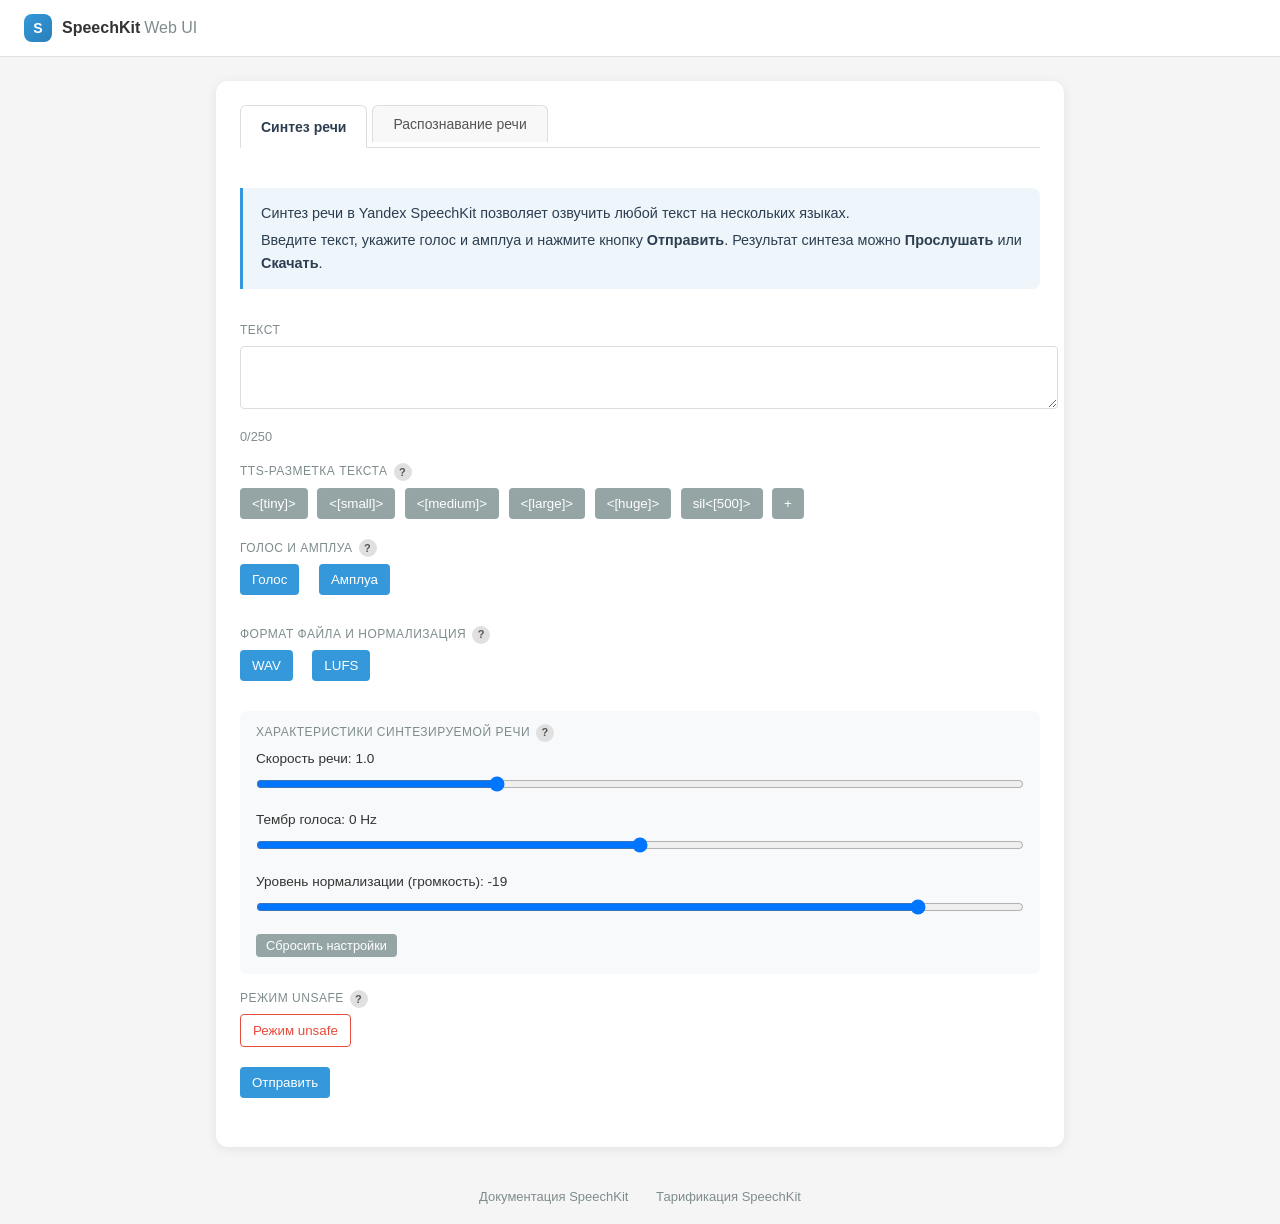
==== front/index.html @ 61f8ff7a "feat: add audio classifiers support to streaming recognition" ====
<!DOCTYPE html>
<html lang="ru">
<head>
    <meta charset="UTF-8">
    <title>SpeechKit Web UI</title>
    <link rel="stylesheet" href="style.css">
</head>
<body>
    <header>
        <a class="logo" href="/">
            <div class="logo-icon">S</div>
            <div class="logo-text">SpeechKit<span>Web UI</span></div>
        </a>
    </header>

    <div class="container">
        
        <!-- Simple tabs -->
        <div class="tabs">
            <button class="tab active" data-tab="textToSpeech">Синтез речи</button>
            <button class="tab" data-tab="speechToText">Распознавание речи</button>
            <button class="tab stream-only" data-tab="streamRecognition">Потоковое распознавание</button>
        </div>
        
        <!-- Tab content -->
        <div class="tab-content active" id="textToSpeech">
            <div class="tab-description">
                <p>Синтез речи в Yandex SpeechKit позволяет озвучить любой текст на нескольких языках.</p>
                <p>Введите текст, укажите голос и амплуа и нажмите кнопку <strong>Отправить</strong>. Результат синтеза можно <strong>Прослушать</strong> или <strong>Скачать</strong>.</p>
            </div>

            <div class="field-annotation">Текст</div>
            <textarea id="textInput" rows="3" maxlength="250"></textarea>
            <div id="charCount">0/250</div>
            
            <div style="margin-top: 15px;">
                <div class="field-annotation">TTS-разметка текста<a class="help-link" href="https://aistudio.yandex.ru/docs/ru/speechkit/tts/markup/tts-markup.html" target="_blank" rel="noopener noreferrer">?<span class="help-tooltip">TTS-разметка дает возможность управлять синтезом речи при помощи специальных символов и SIL-тегов. Это позволяет сделать синтезированную речь более естественной.</span></a></div>
                <button id="insertPauseTiny" class="btn-secondary" title="Контекстная пауза, маленькая">&lt;[tiny]&gt;</button>
                <button id="insertPauseSmall" class="btn-secondary" title="Контекстная пауза, небольшая">&lt;[small]&gt;</button>
                <button id="insertPauseMedium" class="btn-secondary" title="Контекстная пауза, средняя">&lt;[medium]&gt;</button>
                <button id="insertPauseLarge" class="btn-secondary" title="Контекстная пауза, большая">&lt;[large]&gt;</button>
                <button id="insertPauseHuge" class="btn-secondary" title="Контекстная пауза, огромная">&lt;[huge]&gt;</button>
                <button id="insertPauseMs" class="btn-secondary" title="Явно указать паузу между предложениями, в миллисекундах">sil&lt;[500]&gt;</button>
                <button id="insertStress" class="btn-secondary" title="Поставить ударение">+</button>
            </div>
            
            <div style="margin-top: 15px;">
                <div class="field-annotation">Голос и амплуа<a class="help-link" href="https://aistudio.yandex.ru/docs/ru/speechkit/tts/voices.html" target="_blank" rel="noopener noreferrer">?<span class="help-tooltip">Вы можете выбрать голос, который будет озвучивать ваш текст. Каждый голос соответствует модели, обученной на речи диктора. Амплуа — это характер произношения для одного и того же диктора. Для разных голосов доступны разные наборы амплуа.</span></a></div>
                <div class="custom-dropdown">
                    <button id="voicesDropdown" title="Голос">Голос</button>
                    <div class="dropdown-content" id="voicesDropdownContent"></div>
                </div>
                
                <div class="custom-dropdown">
                    <button id="rolesDropdown" title="Амплуа">Амплуа</button>
                    <div class="dropdown-content" id="rolesDropdownContent"></div>
                </div>
            </div>
            
            <div style="margin-top: 15px;">
                <div class="field-annotation">Формат файла и нормализация<a class="help-link" href="https://aistudio.yandex.ru/docs/ru/speechkit/tts/#volume" target="_blank" rel="noopener noreferrer">?<span class="help-tooltip">Вы можете выбрать формат аудиофайла из списка поддерживаемых: MP3, OGG, LPCM (WAV). Также можно выбрать тип нормализации громкости LUFS или пиковая нормализация MAX_PEAK. Параметры нормализации могут потребоваться, если синтез SpeechKit используется с другими источниками звука.</span></a></div>
                <div class="custom-dropdown">
                    <button id="formatDropdown" title="Формат аудио">WAV</button>
                    <div class="dropdown-content" id="formatDropdownContent"></div>
                </div>
                
                <div class="custom-dropdown">
                    <button id="normDropdown" title="Нормализация громкости">LUFS</button>
                    <div class="dropdown-content" id="normDropdownContent"></div>
                </div>
            </div>
            
            <div style="margin-top: 15px;" class="sliders-section">
                <div class="field-annotation">Характеристики синтезируемой речи<a class="help-link" href="https://aistudio.yandex.ru/docs/ru/speechkit/tts/#settings" target="_blank" rel="noopener noreferrer">?<span class="help-tooltip">Вы можете ускорить или замедлить синтезируемую речь, изменить уровень нормализации (или громкости) и изменить тембр.</span></a></div>
                <div class="slider-group">
                    <label for="speedSlider">Скорость речи: <span id="speedValue">1.0</span></label>
                    <input type="range" id="speedSlider" min="0.1" max="3.0" step="0.1" value="1.0">
                </div>
                <div class="slider-group">
                    <label for="pitchSlider">Тембр голоса: <span id="pitchValue">0</span> Hz</label>
                    <input type="range" id="pitchSlider" min="-1000" max="1000" step="10" value="0">
                </div>
                <div class="slider-group">
                    <label for="volumeSlider">Уровень нормализации (громкость): <span id="volumeValue">-19</span></label>
                    <input type="range" id="volumeSlider" min="-145" max="-0.1" step="0.1" value="-19">
                </div>
                <div style="margin-top: 8px;">
                    <button id="resetSlidersBtn" class="btn-secondary" style="font-size: 0.8em; padding: 4px 10px;">Сбросить настройки</button>
                </div>
            </div>
            
            <div style="margin-top: 15px;">
                <div>
                    <div class="field-annotation">Режим unsafe<a class="help-link" href="https://aistudio.yandex.ru/docs/ru/speechkit/concepts/limits.html#speechkit-limits" target="_blank" rel="noopener noreferrer">?<span class="help-tooltip">Режим unsafe позволяет увеличить максимальный размер запроса до 5000 символов.</span></a></div>
                    <button id="unsafeModeButton" class="btn-outline-danger">
                        <span id="unsafeModeLabel">Режим unsafe</span>
                    </button>
                    <input type="hidden" id="unsafeMode" name="unsafeMode" value="false">
                </div>
            </div>
            
            <div style="margin-top: 15px;" id="ttsButtonRow">
                <button id="sendButton">Отправить</button>
                <button id="processing" disabled>
                    <span class="spinner"></span>
                    <span>Обработка запроса...</span>
                </button>
                <span id="playbackButtonContainer"></span>
            </div>
        </div>
        
        <div class="tab-content" id="speechToText">
            <div class="tab-description">
                <p>Распознавание речи (speech-to-text — STT) — это процесс преобразования речи в текст.</p>
                <p>Загрузите аудиофайл и нажмите <strong>Отправить</strong>.</p>
            </div>

            <form id="audioUploadForm" enctype="multipart/form-data">
                <div class="form-group">
                    <div class="field-annotation">Загрузка аудиофайла<a class="help-link" href="https://aistudio.yandex.ru/docs/ru/speechkit/formats.html" target="_blank" rel="noopener noreferrer">?<span class="help-tooltip">SpeechKit позволяет распознавать и синтезировать аудио в форматах: LPCM, OggOpus, MP3</span></a></div>
                    <input type="file" id="fileInput" name="file">
                </div>
                
                <div class="form-group">
                    <div class="field-annotation">Язык<a class="help-link" href="https://aistudio.yandex.ru/docs/ru/speechkit/stt/models#languages" target="_blank" rel="noopener noreferrer">?<span class="help-tooltip">Сервис SpeechKit в ходе распознавания речи автоматически определяет язык в каждом отдельном предложении. Также язык можно указать вручную.</span></a></div>
                    <select id="languageSelect" name="lang">
                        <option value="ru-RU">Русский</option>
                        <option value="auto">Автоматически</option>
                        <option value="en-US">Английский</option>
                        <option value="kk-KZ">Казахский</option>
                        <option value="tr-TR">Турецкий</option>
                        <option value="uz-UZ">Узбекский</option>
                        <option value="de-DE">Немецкий</option>
                        <option value="es-ES">Испанский</option>
                        <option value="fr-FR">Французский</option>
                        <option value="it-IT">Итальянский</option>
                        <option value="pl-PL">Польский</option>
                    </select>
                </div>
                
                <div class="form-group hidden" id="rateForm">
                    <div class="field-annotation">Частота дискретизации (кГц)<a class="help-link" href="https://aistudio.yandex.ru/docs/ru/speechkit/formats#lpcm" target="_blank" rel="noopener noreferrer">?<span class="help-tooltip">В зависимости от используемой дискретизации WAV-файла, выберите значение совпадающее с параметрами файла.</span></a></div>
                    <input type="number" id="sampleRateInput" name="sampleRate" value="48000">
                </div>
                
                <div class="form-group">
                    <div class="field-annotation">Промпт модели<a class="help-link" href="https://aistudio.yandex.ru/docs/ru/speechkit/stt/llm-results.html" target="_blank" rel="noopener noreferrer">?<span class="help-tooltip">SpeechKit позволяет не только распознавать аудио, но и обрабатывать результаты распознавания с помощью больших генеративных моделей. Таким образом можно автоматизировать обработку результатов распознавания речи, например, сразу же получить краткий пересказ распознанного аудио, на основе аудио заполнить определенные поля в CRM-системе или перевести диалог на английский язык.</span></a></div>
                    <textarea id="summaryInstructionInput" name="summaryInstruction" rows="3" style="font-size: 0.85rem;">Кратко суммируй следующий диалог. Выдели ключевые моменты обсуждения и итог.</textarea>
                </div>
                
                <button id="sendButtonStt" type="submit">Отправить</button>
                <button id="processingStt" disabled style="display: none;">
                    <span class="spinner"></span>
                    <span>Обработка запроса...</span>
                </button>
            </form>
            
            <div class="field-annotation" style="margin-top: 20px;">Диалог<a class="help-link" href="https://aistudio.yandex.ru/docs/ru/speechkit/stt/speaker-labeling.html" target="_blank" rel="noopener noreferrer">?<span class="help-tooltip">SpeechKit в результатах распознавания может указывать, какому из дикторов принадлежит каждая распознанная фраза.</span></a></div>
            <div id="dialogueSection" class="dialogue-container"></div>

            <div class="field-annotation" style="margin-top: 20px;">Результат обработки LLM<a class="help-link" href="https://aistudio.yandex.ru/docs/ru/speechkit/stt/llm-results.html" target="_blank" rel="noopener noreferrer">?<span class="help-tooltip">Результат обработки зависит от промпта. В промпте можно запросить необходимую схему, которой должен соответствовать ответ модели.</span></a></div>
            <div id="summarySection" class="analysis-section" style="display: block;"></div>

            <div class="field-annotation collapsible" style="margin-top: 20px;" id="toggleSpeakerBtn">
                <span class="collapse-arrow"></span> Статистика участников<a class="help-link" href="https://aistudio.yandex.ru/docs/ru/speechkit/stt/analysis#statistics" target="_blank" rel="noopener noreferrer">?<span class="help-tooltip">SpeechKit позволяет анализировать диалоги и речь отдельных участников и подсчитывать статистики для каждого участника и для диалога в целом. Результаты анализа содержат дискретные характеристики аудио и описательные статистики распределений этих значений.

Для каждого участника диалога можно определить: скорость и длительность речи; длительность пауз; количество и размеры фраз.</span></a>
            </div>
            <div id="speakerAnalysisSection" class="analysis-section"></div>
            
            <div class="field-annotation collapsible" style="margin-top: 20px;" id="toggleConversationBtn">
                <span class="collapse-arrow"></span> Статистика диалога<a class="help-link" href="https://aistudio.yandex.ru/docs/ru/speechkit/stt/analysis#statistics" target="_blank" rel="noopener noreferrer">?<span class="help-tooltip">SpeechKit позволяет анализировать диалоги и речь отдельных участников и подсчитывать статистики для каждого участника и для диалога в целом. Результаты анализа содержат дискретные характеристики аудио и описательные статистики распределений этих значений.

Для диалога в целом доступны: длительность одновременной речи и пауз; количество и временные метки перебиваний.</span></a>
            </div>
            <div id="conversationAnalysisSection" class="analysis-section"></div>

            <div class="field-annotation collapsible" style="margin-top: 20px;" id="toggleJsonBtn">
                <span class="collapse-arrow"></span> Ответ в формате JSON
            </div>
            <div id="rawJsonSection" style="display: none;">
                <div class="result-container">
                    <div id="resultStt" class="bg-light text-monospace text-break" style="max-height: 500px; overflow-y: auto;"></div>
                    <button class="copy-btn" id="copyJsonBtn" title="Скопировать"><svg width="16" height="16" viewBox="0 0 24 24" fill="none" xmlns="http://www.w3.org/2000/svg"><path d="M17.5 14H19C20.1046 14 21 13.1046 21 12V5C21 3.89543 20.1046 3 19 3H12C10.8954 3 10 3.89543 10 5V6.5M5 10H12C13.1046 10 14 10.8954 14 12V19C14 20.1046 13.1046 21 12 21H5C3.89543 21 3 20.1046 3 19V12C3 10.8954 3.89543 10 5 10Z" stroke="currentColor" stroke-width="1.5" stroke-linecap="round" stroke-linejoin="round"/></svg></button>
                </div>
            </div>
        </div>
        
        <div class="tab-content" id="streamRecognition">
            <div class="tab-description">
                <p>Потоковый режим позволяет одновременно отправлять аудио на распознавание и получать результаты распознавания в рамках одного соединения.</p>
                <p>Нажмите <strong>Начать запись</strong> и говорите в микрофон, чтобы начать потоковое распознавание.</p>
            </div>
            
            <div class="form-group">
                <div class="field-annotation">Промпт модели<a class="help-link" href="https://aistudio.yandex.ru/docs/ru/speechkit/stt/llm-results.html" target="_blank" rel="noopener noreferrer">?<span class="help-tooltip">Промпт для обработки результатов распознавания с помощью LLM. Результат суммаризации будет получен после остановки записи.</span></a></div>
                <textarea id="streamSummaryInstructionInput" rows="3" style="font-size: 0.85rem;">Кратко суммируй следующий диалог. Выдели ключевые моменты обсуждения и итог.</textarea>
            </div>

            <div class="form-group">
                <div class="field-annotation">Язык<a class="help-link" href="https://aistudio.yandex.ru/docs/ru/speechkit/stt/models#languages" target="_blank" rel="noopener noreferrer">?<span class="help-tooltip">Выберите язык для потокового распознавания</span></a></div>
                <select id="streamLanguageSelect">
                    <option value="ru-RU">Русский</option>
                    <option value="en-US">Английский</option>
                    <option value="kk-KZ">Казахский</option>
                    <option value="tr-TR">Турецкий</option>
                    <option value="uz-UZ">Узбекский</option>
                    <option value="de-DE">Немецкий</option>
                    <option value="es-ES">Испанский</option>
                    <option value="fr-FR">Французский</option>
                    <option value="it-IT">Итальянский</option>
                    <option value="pl-PL">Польский</option>
                </select>
            </div>

            <div class="form-group">
                <div class="field-annotation">Классификаторы аудио<a class="help-link" href="https://aistudio.yandex.ru/docs/ru/speechkit/stt/analysis#classifier" target="_blank" rel="noopener noreferrer">?<span class="help-tooltip">Классификаторы могут применяться к промежуточным и окончательным результатам распознавания. Поддерживается только для русского языка.</span></a></div>
                <label style="display: inline-flex; align-items: center; gap: 6px; font-size: 0.85rem; cursor: pointer;">
                    <input type="checkbox" id="streamClassifiersToggle">
                    Включить классификаторы (только русский)
                </label>
            </div>

            <div style="margin-top: 15px;">
                <button id="startStreamBtn" class="btn-success">Начать запись</button>
                <button id="stopStreamBtn" class="btn-danger" disabled>Остановить</button>
                <button id="clearStreamBtn" class="btn-secondary">Очистить</button>
            </div>
            
            <div class="field-annotation" style="margin-top: 20px;">Результаты распознавания<a class="help-link" href="https://aistudio.yandex.ru/docs/ru/speechkit/stt/streaming.html" target="_blank" rel="noopener noreferrer">?<span class="help-tooltip">В потоковом режиме вы можете получать промежуточные результаты распознавания, когда говорящий еще не закончил фразу. После паузы SpeechKit вернет финальные результаты и начнет распознавание новой фразы.</span></a></div>
            <div id="streamResults" style="margin-top: 10px;">
                <div id="finalText"></div>
                <div id="partialText" style="color: #7f8c8d; font-style: italic;"></div>
            </div>

            <div class="field-annotation" style="margin-top: 20px;">Результат обработки LLM<a class="help-link" href="https://aistudio.yandex.ru/docs/ru/speechkit/stt/llm-results.html" target="_blank" rel="noopener noreferrer">?<span class="help-tooltip">Результат суммаризации потокового распознавания. Данные поступают после завершения записи.</span></a></div>
            <div id="streamSummarySection" class="analysis-section" style="display: block;"></div>
        </div>
    </div>

    <footer>
        <a href="https://aistudio.yandex.ru/docs/ru/speechkit/overview.html" target="_blank" rel="noopener noreferrer">Документация SpeechKit</a>
        <a href="https://aistudio.yandex.ru/docs/ru/speechkit/pricing.html" target="_blank" rel="noopener noreferrer">Тарификация SpeechKit</a>
    </footer>
    
    <script src="script.js"></script>
</body>
</html>
---- front/style.css ----
body {
    font-family: Arial, sans-serif;
    line-height: 1.6;
    margin: 0;
    padding: 0;
    color: #333;
    background: #F5F5F5;
}
header {
    background: #fff;
    border-bottom: 1px solid #E0E0E0;
    padding: 0 24px;
    height: 56px;
    display: flex;
    align-items: center;
}
.logo {
    display: flex;
    align-items: center;
    gap: 10px;
    text-decoration: none;
    color: #333;
}
.logo-icon {
    width: 28px;
    height: 28px;
    background: linear-gradient(135deg, #3498db 0%, #2980b9 100%);
    border-radius: 8px;
    display: flex;
    align-items: center;
    justify-content: center;
    color: #fff;
    font-weight: 700;
    font-size: 14px;
}
.logo-text {
    font-size: 16px;
    font-weight: 600;
}
.logo-text span {
    color: #7f8c8d;
    font-weight: 400;
    margin-left: 4px;
}
.container {
    max-width: 800px;
    margin: 24px auto;
    background: #fff;
    border-radius: 12px;
    box-shadow: 0 2px 12px rgba(0, 0, 0, 0.08);
    padding: 24px;
}
h2 {
    color: #2c3e50;
    margin-bottom: 20px;
}
h5, h6 {
    margin-top: 20px;
    margin-bottom: 10px;
}
.tabs {
    display: flex;
    border-bottom: 1px solid #ddd;
    margin-bottom: 20px;
}
.tab {
    padding: 10px 20px;
    cursor: pointer;
    background: #f8f8f8;
    border: 1px solid #ddd;
    border-bottom: none;
    margin-right: 5px;
    font-size: 14px;
    font-weight: 500;
    color: #555;
    border-radius: 6px 6px 0 0;
    outline: none;
    transition: background 0.15s, color 0.15s;
}
.tab.active {
    background: white;
    border-bottom: 1px solid white;
    margin-bottom: -1px;
    color: #2c3e50;
    font-weight: 600;
}
.tab:hover:not(.active) {
    background: #eef2f5;
    color: #333;
}
.tab-content {
    display: none;
    padding: 20px 0;
}
.tab-content.active {
    display: block;
}
.tab-description {
    background: #eef6fb;
    border-left: 3px solid #3498db;
    border-radius: 0 8px 8px 0;
    padding: 14px 18px;
    color: #2c3e50;
    margin-bottom: 32px;
    font-size: 0.9rem;
    line-height: 1.6;
}
.tab-description p {
    margin: 0 0 4px 0;
}
.tab-description p:last-child {
    margin-bottom: 0;
}
textarea, select, input[type="file"], input[type="number"] {
    width: 100%;
    padding: 8px;
    margin-bottom: 10px;
    border: 1px solid #ddd;
    border-radius: 4px;
}
button {
    background: #3498db;
    color: white;
    border: none;
    padding: 8px 12px;
    border-radius: 4px;
    cursor: pointer;
    margin-right: 5px;
    margin-bottom: 5px;
}
button:hover {
    background: #2980b9;
}
.btn-secondary {
    background: #95a5a6;
}
.btn-secondary:hover {
    background: #7f8c8d;
}
.btn-success {
    background: #2ecc71;
}
.btn-success:hover {
    background: #27ae60;
}
.btn-danger {
    background: #e74c3c;
}
.btn-danger:hover {
    background: #c0392b;
}
.btn-outline-danger {
    background: white;
    color: #e74c3c;
    border: 1px solid #e74c3c;
}
.btn-outline-danger:hover {
    background: #e74c3c;
    color: white;
}
.form-group {
    margin-bottom: 15px;
}
label {
    display: block;
    margin-bottom: 5px;
}
.field-annotation {
    font-size: 12px;
    font-weight: 500;
    color: #7f8c8d;
    text-transform: uppercase;
    letter-spacing: 0.5px;
    margin-bottom: 6px;
}
.field-annotation.collapsible {
    cursor: pointer;
    user-select: none;
}
.field-annotation.collapsible:hover {
    color: #3498db;
}
.collapse-arrow {
    display: inline-block;
    font-size: 10px;
    margin-right: 4px;
}
.collapse-arrow::before {
    content: '▲';
}
.collapse-arrow.open::before {
    content: '▼';
}
.help-link {
    display: inline-flex;
    align-items: center;
    justify-content: center;
    width: 18px;
    height: 18px;
    border-radius: 50%;
    background: #e0e0e0;
    color: #555;
    font-size: 11px;
    font-weight: 700;
    text-decoration: none;
    margin-left: 6px;
    vertical-align: middle;
    line-height: 1;
    transition: background 0.15s, color 0.15s;
    position: relative;
}
.help-link:hover {
    background: #3498db;
    color: #fff;
}
.help-link .help-tooltip {
    display: none;
    position: absolute;
    bottom: calc(100% + 8px);
    left: 50%;
    transform: translateX(-50%);
    background: rgba(0, 0, 0, 0.85);
    color: #fff;
    padding: 8px 12px;
    border-radius: 6px;
    font-size: 12px;
    font-weight: 400;
    line-height: 1.4;
    text-transform: none;
    letter-spacing: 0;
    white-space: normal;
    width: 260px;
    pointer-events: none;
    z-index: 20;
}
.help-link .help-tooltip::after {
    content: '';
    position: absolute;
    top: 100%;
    left: 50%;
    transform: translateX(-50%);
    border: 6px solid transparent;
    border-top-color: rgba(0, 0, 0, 0.85);
}
.help-link:hover .help-tooltip {
    display: block;
}
.bg-light {
    background: #f8f9fa;
    padding: 15px;
    border-radius: 4px;
    margin-top: 15px;
}
#streamResults {
    background: #fff;
    border: 1px solid #eee;
    border-radius: 8px;
    min-height: 250px;
    max-height: 500px;
    overflow-y: auto;
    padding: 20px 24px;
    font-size: 1.25rem;
    line-height: 1.8;
}
#streamResults * {
    margin: 0 !important;
    padding: 0 !important;
    border: none !important;
    font-weight: normal !important;
    border-bottom: none !important;
}
#streamResults p {
    display: block;
    margin: 0 0 4px 0 !important;
    padding: 0 !important;
    border: none !important;
    font-weight: normal !important;
}
#finalText {
    color: #222;
}
#finalText .stream-final {
    color: #222;
    font-weight: normal;
    margin: 0;
    padding: 0;
    border: none;
    padding-left: 16px !important;
    position: relative;
}
#finalText .stream-final::before {
    content: '';
    position: absolute;
    left: 0;
    top: 0.65em;
    width: 6px;
    height: 6px;
    border-radius: 50%;
    background: #2ecc71;
}
#finalText .stream-separator {
    border: none !important;
    border-top: 1px dashed #ddd !important;
    margin: 12px 0 !important;
    padding: 0 !important;
}
#partialText {
    color: #bbb;
    font-style: italic;
    font-weight: normal;
    font-size: 1.4rem !important;
    transition: opacity 0.2s ease;
    margin-top: 8px !important;
    padding-left: 16px !important;
}
pre {
    white-space: pre-wrap;
    word-wrap: break-word;
    font-family: monospace;
    margin: 0;
}
.spinner {
    display: inline-block;
    width: 15px;
    height: 15px;
    border: 2px solid rgba(0, 0, 0, 0.1);
    border-radius: 50%;
    border-top-color: #3498db;
    animation: spin 1s ease-in-out infinite;
    margin-right: 5px;
    vertical-align: middle;
}
@keyframes spin {
    to { transform: rotate(360deg); }
}
.hidden {
    display: none;
}
.text-monospace {
    font-family: monospace;
}
.text-break {
    word-break: break-word;
}
#charCount {
    font-size: 0.8em;
    color: #7f8c8d;
    margin-bottom: 10px;
}
#resultStt, #resultSttTagOne, #resultSttTagTwo {
    font-size: 0.75rem;
    position: relative;
}
#processing, #processingStt {
    display: none;
    vertical-align: middle;
}
.copy-btn {
    position: absolute;
    top: 5px;
    right: 5px;
    background: #e0e0e0;
    color: #555;
    border: none;
    border-radius: 4px;
    padding: 4px 6px;
    margin-top: 15px;
    margin-right: 15px;
    font-size: 16px;
    line-height: 1;
    cursor: pointer;
    opacity: 0.6;
    transition: opacity 0.15s, background 0.15s;
    display: inline-flex;
    align-items: center;
    justify-content: center;
}
.copy-btn:hover {
    opacity: 1;
    background: #ccc;
}
.copy-btn.copied {
    opacity: 1;
    background: #2ecc71;
    color: white;
}
.result-container {
    position: relative;
}
.json-key {
    color: #881391;
}
.json-string {
    color: #1A1AA6;
}
.json-number {
    color: #1A1AA6;
}
.json-boolean {
    color: #1A1AA6;
}
.json-null {
    color: #1A1AA6;
}
.dialogue-container {
    background: #f8f9fa;
    padding: 15px;
    border-radius: 4px;
    margin-top: 10px;
    max-height: 500px;
    overflow-y: auto;
}
.dialogue-bubble {
    max-width: 75%;
    padding: 10px 14px;
    border-radius: 12px;
    margin-bottom: 8px;
    font-size: 0.85rem;
    line-height: 1.4;
    word-break: break-word;
    clear: both;
    position: relative;
}
.dialogue-bubble.left {
    background: #e3e8ed;
    color: #333;
    float: left;
    border-bottom-left-radius: 2px;
}
.dialogue-bubble.right {
    background: #3498db;
    color: white;
    float: right;
    border-bottom-right-radius: 2px;
}
.bubble-tooltip {
    display: none;
    position: absolute;
    bottom: 100%;
    left: 0;
    background: rgba(0, 0, 0, 0.85);
    color: #fff;
    padding: 8px 12px;
    border-radius: 6px;
    font-size: 0.75rem;
    line-height: 1.4;
    white-space: nowrap;
    z-index: 10;
    margin-bottom: 6px;
    pointer-events: none;
}
.dialogue-bubble.right .bubble-tooltip {
    left: auto;
    right: 0;
}
.dialogue-bubble:hover .bubble-tooltip {
    display: block;
}
.tooltip-row {
    margin-bottom: 2px;
}
.tooltip-label {
    color: #aaa;
    margin-right: 4px;
}
.dialogue-clearfix {
    clear: both;
}
.stream-only {
    display: none;
}
.stream-enabled .stream-only {
    display: block;
}
.analysis-section {
    display: none;
    margin-top: 10px;
}
.analysis-card {
    background: #f8f9fa;
    border: 1px solid #e0e0e0;
    border-radius: 6px;
    padding: 12px 16px;
    margin-bottom: 10px;
}
.analysis-card.stream-summary {
    background: #f0faf4;
    border-color: #b7e4c7;
}
.analysis-card h6 {
    margin: 0 0 8px 0;
    font-size: 0.9rem;
    color: #2c3e50;
}
.analysis-table {
    width: 100%;
    border-collapse: collapse;
    font-size: 0.8rem;
}
.analysis-table th,
.analysis-table td {
    text-align: left;
    padding: 4px 8px;
    border-bottom: 1px solid #eee;
}
.analysis-table th {
    color: #7f8c8d;
    font-weight: 600;
}
.analysis-table td {
    color: #333;
}
.interrupts-list {
    font-size: 0.8rem;
    margin-top: 6px;
}
.interrupts-list .interrupt-item {
    background: #fff3cd;
    border-radius: 4px;
    padding: 4px 8px;
    margin-bottom: 4px;
    display: inline-block;
    margin-right: 4px;
}
.sliders-section {
    background: #f8f9fa;
    padding: 12px 16px;
    border-radius: 6px;
}
.slider-group {
    margin-bottom: 10px;
}
.slider-group:last-child {
    margin-bottom: 0;
}
.slider-group label {
    font-size: 0.85rem;
    margin-bottom: 4px;
}
.slider-group input[type="range"] {
    width: 100%;
    margin: 0;
    padding: 0;
}
.custom-dropdown {
    position: relative;
    display: inline-block;
    margin-right: 10px;
    margin-bottom: 10px;
}
.dropdown-content {
    display: none;
    position: absolute;
    background-color: #f9f9f9;
    min-width: 160px;
    box-shadow: 0px 8px 16px 0px rgba(0,0,0,0.2);
    z-index: 1;
    max-height: 200px;
    overflow-y: auto;
}
.dropdown-content a {
    color: black;
    padding: 8px 12px;
    text-decoration: none;
    display: block;
    cursor: pointer;
}
.dropdown-content a:hover {
    background-color: #f1f1f1;
}
.show {
    display: block;
}
.stream-badges {
    display: flex;
    flex-wrap: wrap;
    gap: 4px;
    padding-left: 16px;
    margin-bottom: 8px;
}
.stream-badge {
    display: inline-block;
    font-size: 0.7rem;
    font-weight: 600;
    padding: 2px 8px;
    border-radius: 10px;
    line-height: 1.4;
    white-space: nowrap;
}
.stream-badge.badge-red {
    background: #fde8e8;
    color: #c0392b;
}
.stream-badge.badge-green {
    background: #e8f8f0;
    color: #27ae60;
}
.stream-badge.badge-blue {
    background: #e8f0fd;
    color: #2471a3;
}
.stream-badge.badge-grey {
    background: #f0f0f0;
    color: #666;
}
footer {
    text-align: center;
    padding: 16px 24px;
    font-size: 13px;
    color: #7f8c8d;
}
footer a {
    color: #7f8c8d;
    text-decoration: none;
    margin: 0 12px;
}
footer a:hover {
    color: #3498db;
    text-decoration: underline;
}
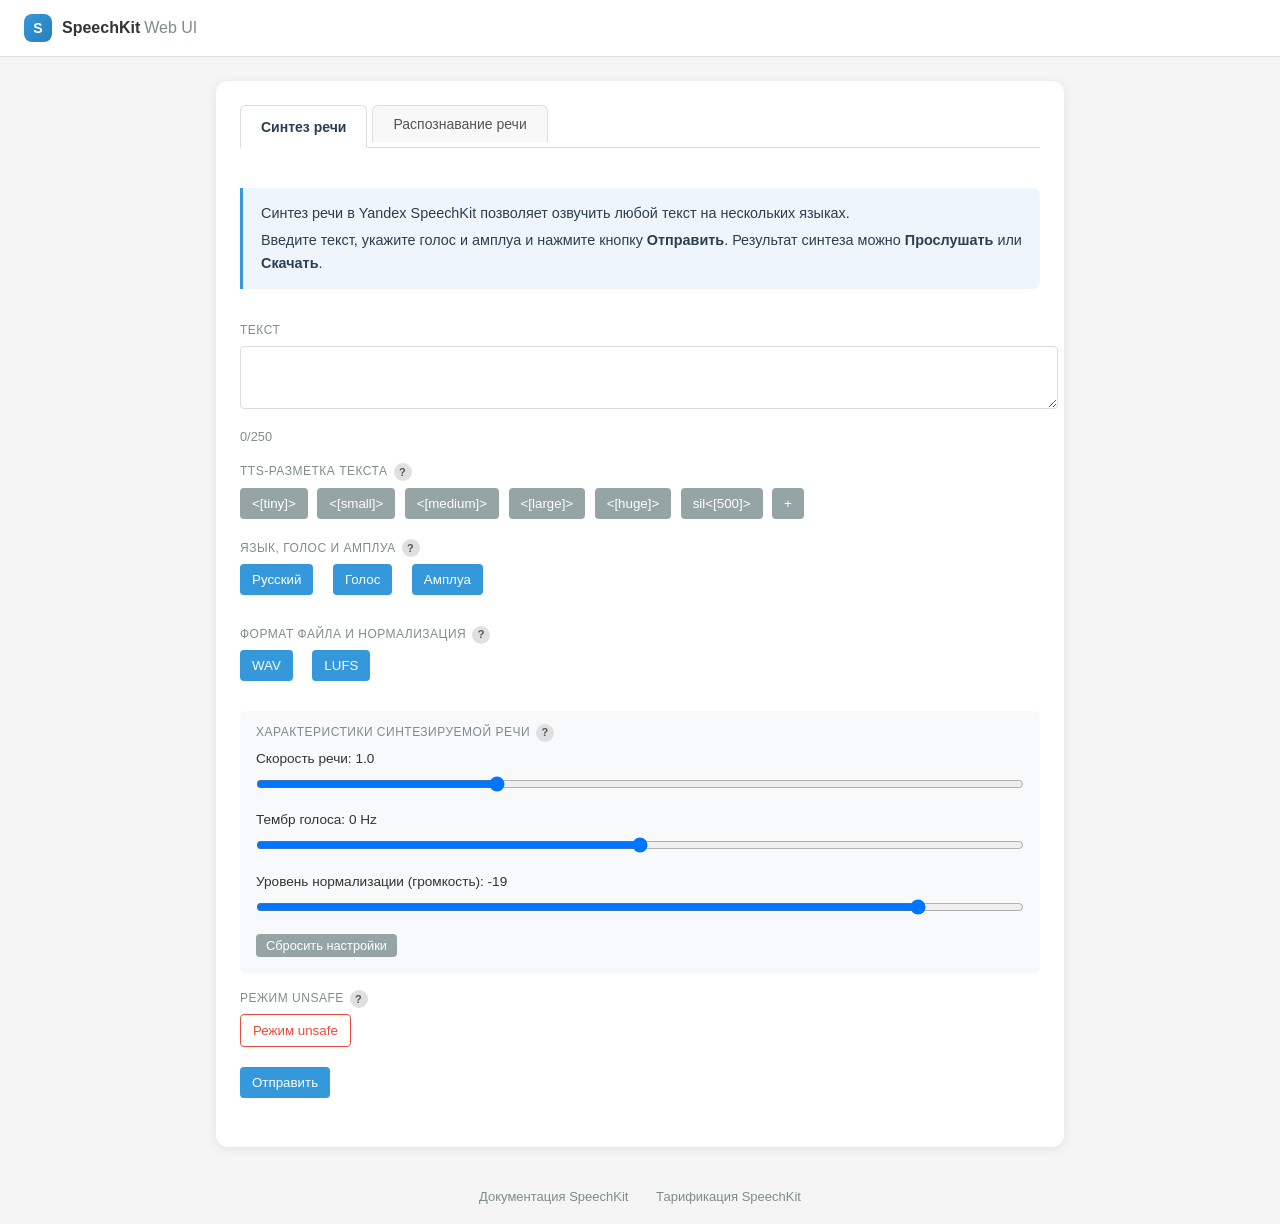
==== commit 64f3dca8: "feat: add TTS language selector with dynamic voice loading from voices.json" ====
--- a/front/index.html
+++ b/front/index.html
@@ -45,7 +45,12 @@
             </div>
             
             <div style="margin-top: 15px;">
-                <div class="field-annotation">Голос и амплуа<a class="help-link" href="https://aistudio.yandex.ru/docs/ru/speechkit/tts/voices.html" target="_blank" rel="noopener noreferrer">?<span class="help-tooltip">Вы можете выбрать голос, который будет озвучивать ваш текст. Каждый голос соответствует модели, обученной на речи диктора. Амплуа — это характер произношения для одного и того же диктора. Для разных голосов доступны разные наборы амплуа.</span></a></div>
+                <div class="field-annotation">Язык, голос и амплуа<a class="help-link" href="https://aistudio.yandex.ru/docs/ru/speechkit/tts/voices.html" target="_blank" rel="noopener noreferrer">?<span class="help-tooltip">Вы можете выбрать язык и голос, который будет озвучивать ваш текст. Каждый голос соответствует модели, обученной на речи диктора. Амплуа — это характер произношения для одного и того же диктора. Для разных голосов доступны разные наборы амплуа.</span></a></div>
+                <div class="custom-dropdown">
+                    <button id="ttsLangDropdown" title="Язык">Русский</button>
+                    <div class="dropdown-content" id="ttsLangDropdownContent"></div>
+                </div>
+
                 <div class="custom-dropdown">
                     <button id="voicesDropdown" title="Голос">Голос</button>
                     <div class="dropdown-content" id="voicesDropdownContent"></div>
@@ -221,6 +226,14 @@
                 </label>
             </div>
 
+            <div class="form-group">
+                <div class="field-annotation">Определение конца фразы<a class="help-link" href="https://aistudio.yandex.ru/docs/ru/speechkit/stt/eou" target="_blank" rel="noopener noreferrer">?<span class="help-tooltip">В процессе потокового распознавания сервер SpeechKit возвращает не всю фразу целиком, а результаты распознавания частей фразы. SpeechKit возвращает законченную фразу только после определения конца фразы. Управляя ожидаемой длительностью пауз между словами в рамках одной фразы (в миллисекундах) – мы можем влиять на определение конца фразы.</span></a></div>
+                <div style="display: flex; align-items: center; gap: 10px;">
+                    <input type="range" id="eouPauseSlider" min="100" max="3000" step="100" value="500" style="flex: 1;">
+                    <span id="eouPauseValue" style="font-size: 0.85rem; min-width: 55px; text-align: right;">500 мс</span>
+                </div>
+            </div>
+
             <div style="margin-top: 15px;">
                 <button id="startStreamBtn" class="btn-success">Начать запись</button>
                 <button id="stopStreamBtn" class="btn-danger" disabled>Остановить</button>
--- a/front/style.css
+++ b/front/style.css
@@ -262,19 +262,12 @@
     font-size: 1.25rem;
     line-height: 1.8;
 }
-#streamResults * {
-    margin: 0 !important;
-    padding: 0 !important;
-    border: none !important;
-    font-weight: normal !important;
-    border-bottom: none !important;
-}
 #streamResults p {
     display: block;
-    margin: 0 0 4px 0 !important;
-    padding: 0 !important;
-    border: none !important;
-    font-weight: normal !important;
+    margin: 0 0 4px 0;
+    padding: 0;
+    border: none;
+    font-weight: normal;
 }
 #finalText {
     color: #222;
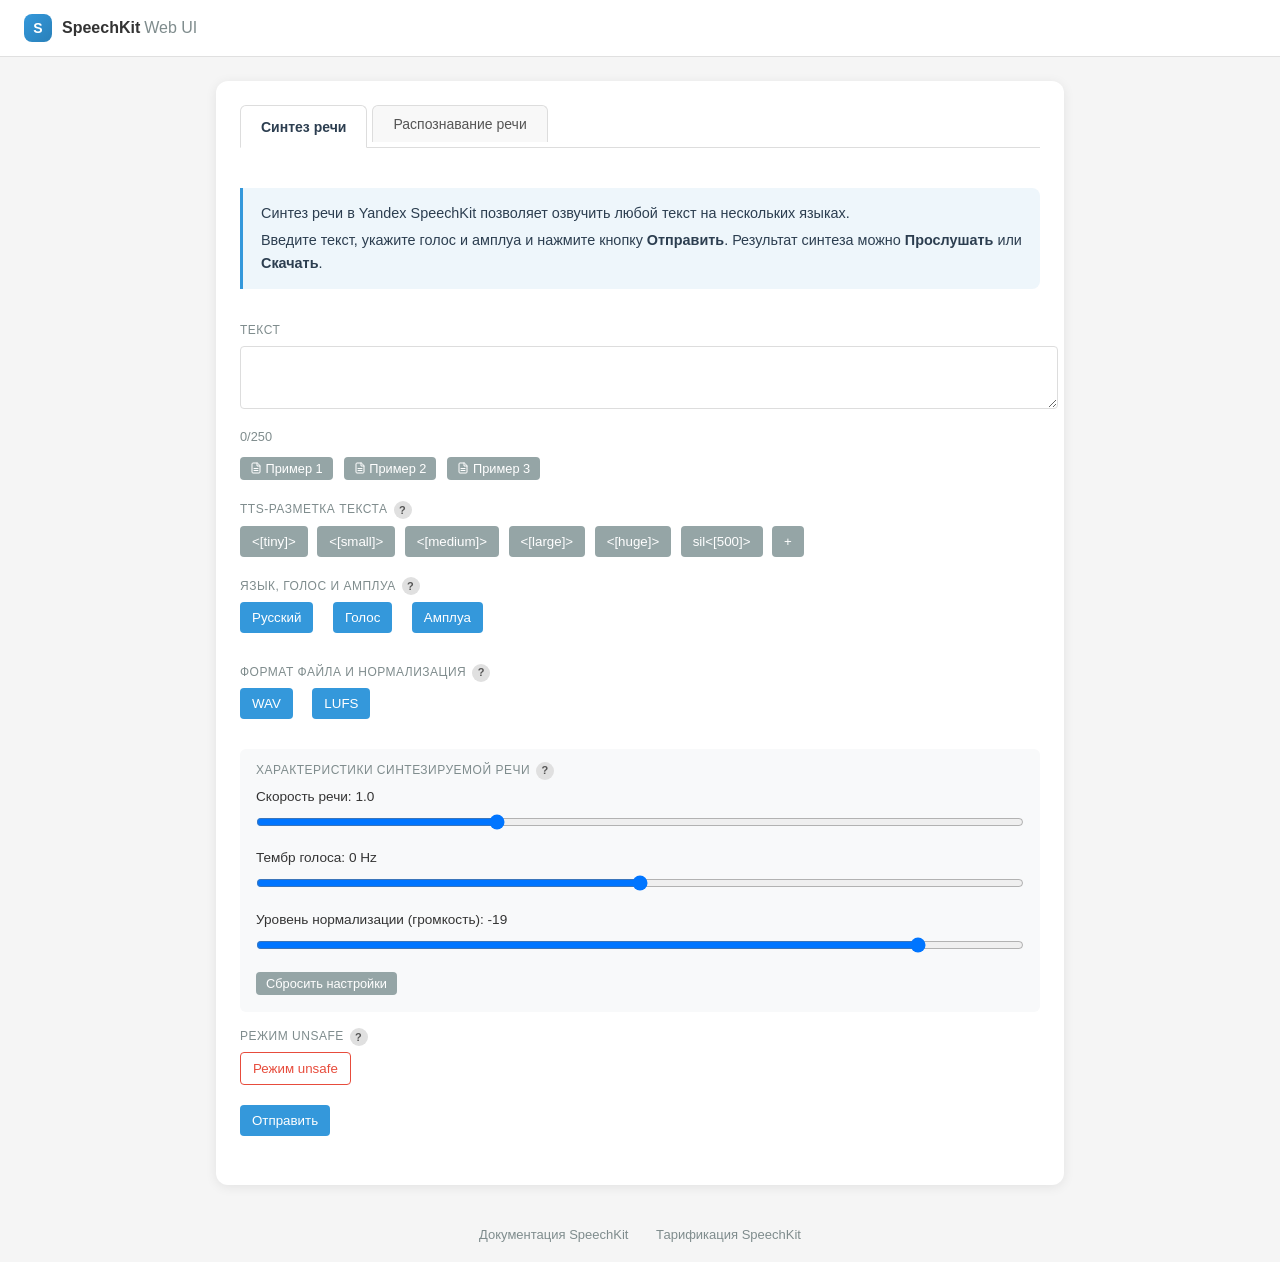
==== commit 5ec6e953: "feat: add example text buttons below the text input field" ====
--- a/front/index.html
+++ b/front/index.html
@@ -32,6 +32,12 @@
             <div class="field-annotation">Текст</div>
             <textarea id="textInput" rows="3" maxlength="250"></textarea>
             <div id="charCount">0/250</div>
+
+            <div style="margin-top: 8px; display: flex; gap: 6px;">
+                <button id="exampleBtn1" class="btn-secondary" style="font-size: 0.8em; padding: 4px 10px;"><svg width="12" height="12" viewBox="0 0 24 24" fill="none" stroke="currentColor" stroke-width="2" stroke-linecap="round" stroke-linejoin="round" style="vertical-align: -1px;"><path d="M14 2H6a2 2 0 0 0-2 2v16a2 2 0 0 0 2 2h12a2 2 0 0 0 2-2V8z"/><polyline points="14 2 14 8 20 8"/><line x1="16" y1="13" x2="8" y2="13"/><line x1="16" y1="17" x2="8" y2="17"/></svg> Пример 1</button>
+                <button id="exampleBtn2" class="btn-secondary" style="font-size: 0.8em; padding: 4px 10px;"><svg width="12" height="12" viewBox="0 0 24 24" fill="none" stroke="currentColor" stroke-width="2" stroke-linecap="round" stroke-linejoin="round" style="vertical-align: -1px;"><path d="M14 2H6a2 2 0 0 0-2 2v16a2 2 0 0 0 2 2h12a2 2 0 0 0 2-2V8z"/><polyline points="14 2 14 8 20 8"/><line x1="16" y1="13" x2="8" y2="13"/><line x1="16" y1="17" x2="8" y2="17"/></svg> Пример 2</button>
+                <button id="exampleBtn3" class="btn-secondary" style="font-size: 0.8em; padding: 4px 10px;"><svg width="12" height="12" viewBox="0 0 24 24" fill="none" stroke="currentColor" stroke-width="2" stroke-linecap="round" stroke-linejoin="round" style="vertical-align: -1px;"><path d="M14 2H6a2 2 0 0 0-2 2v16a2 2 0 0 0 2 2h12a2 2 0 0 0 2-2V8z"/><polyline points="14 2 14 8 20 8"/><line x1="16" y1="13" x2="8" y2="13"/><line x1="16" y1="17" x2="8" y2="17"/></svg> Пример 3</button>
+            </div>
             
             <div style="margin-top: 15px;">
                 <div class="field-annotation">TTS-разметка текста<a class="help-link" href="https://aistudio.yandex.ru/docs/ru/speechkit/tts/markup/tts-markup.html" target="_blank" rel="noopener noreferrer">?<span class="help-tooltip">TTS-разметка дает возможность управлять синтезом речи при помощи специальных символов и SIL-тегов. Это позволяет сделать синтезированную речь более естественной.</span></a></div>
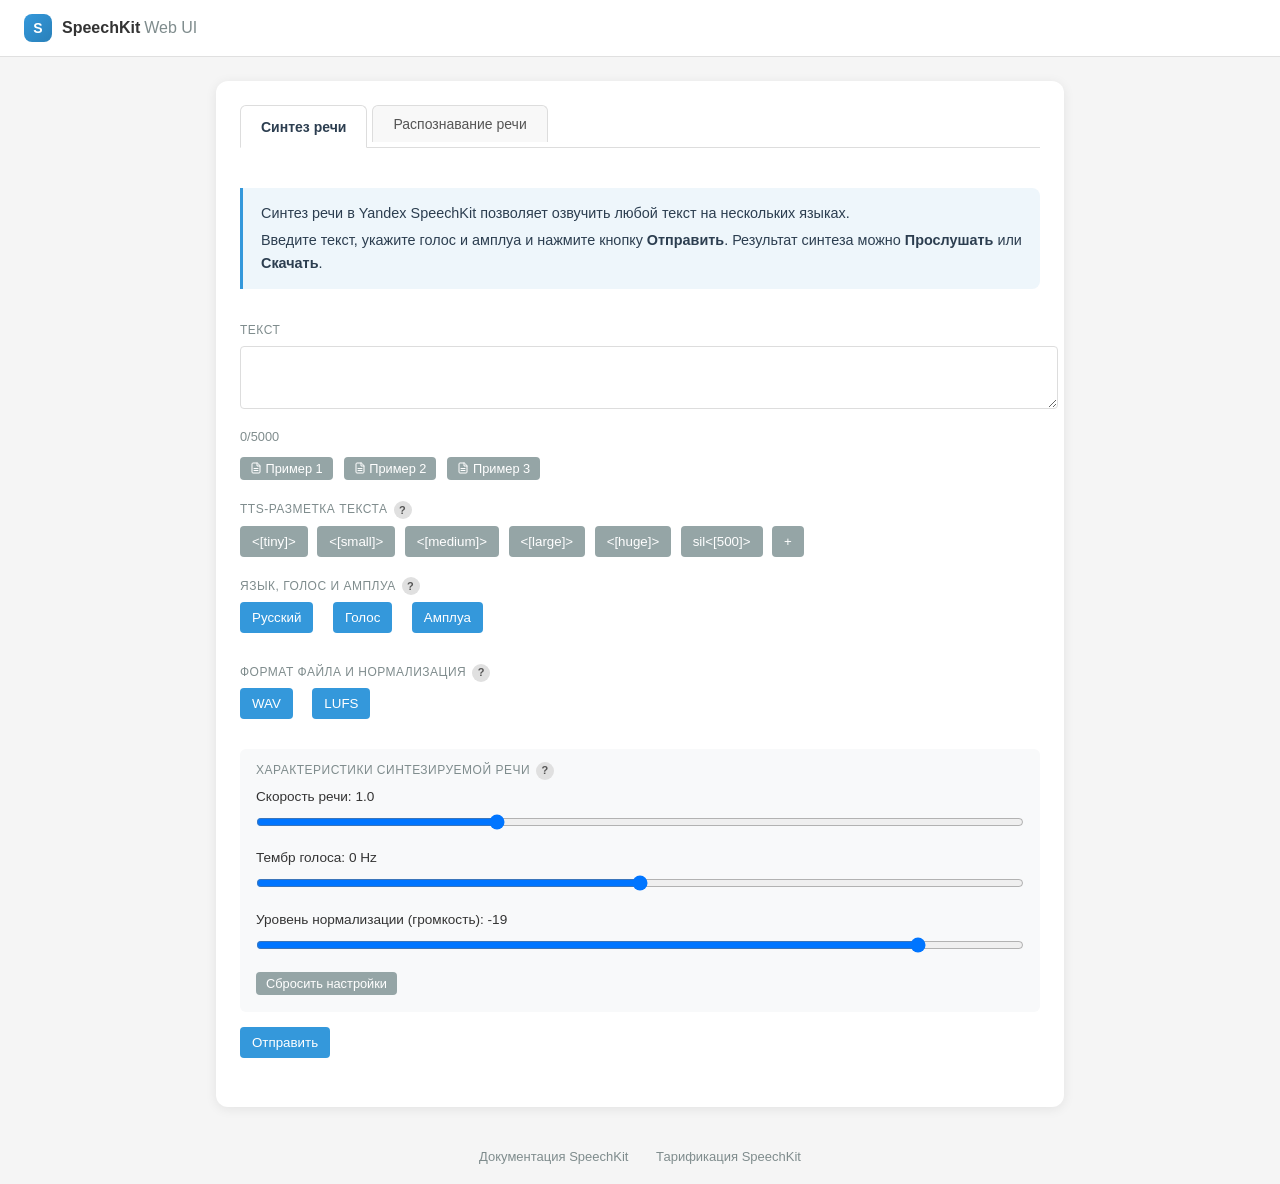
==== commit 801568e9: "refactor: auto-detect unsafe mode from text length and remove manual toggle UI" ====
--- a/front/index.html
+++ b/front/index.html
@@ -30,8 +30,8 @@
             </div>
 
             <div class="field-annotation">Текст</div>
-            <textarea id="textInput" rows="3" maxlength="250"></textarea>
-            <div id="charCount">0/250</div>
+            <textarea id="textInput" rows="3" maxlength="5000"></textarea>
+            <div id="charCount">0/5000</div>
 
             <div style="margin-top: 8px; display: flex; gap: 6px;">
                 <button id="exampleBtn1" class="btn-secondary" style="font-size: 0.8em; padding: 4px 10px;"><svg width="12" height="12" viewBox="0 0 24 24" fill="none" stroke="currentColor" stroke-width="2" stroke-linecap="round" stroke-linejoin="round" style="vertical-align: -1px;"><path d="M14 2H6a2 2 0 0 0-2 2v16a2 2 0 0 0 2 2h12a2 2 0 0 0 2-2V8z"/><polyline points="14 2 14 8 20 8"/><line x1="16" y1="13" x2="8" y2="13"/><line x1="16" y1="17" x2="8" y2="17"/></svg> Пример 1</button>
@@ -97,16 +97,6 @@
                 </div>
                 <div style="margin-top: 8px;">
                     <button id="resetSlidersBtn" class="btn-secondary" style="font-size: 0.8em; padding: 4px 10px;">Сбросить настройки</button>
-                </div>
-            </div>
-            
-            <div style="margin-top: 15px;">
-                <div>
-                    <div class="field-annotation">Режим unsafe<a class="help-link" href="https://aistudio.yandex.ru/docs/ru/speechkit/concepts/limits.html#speechkit-limits" target="_blank" rel="noopener noreferrer">?<span class="help-tooltip">Режим unsafe позволяет увеличить максимальный размер запроса до 5000 символов.</span></a></div>
-                    <button id="unsafeModeButton" class="btn-outline-danger">
-                        <span id="unsafeModeLabel">Режим unsafe</span>
-                    </button>
-                    <input type="hidden" id="unsafeMode" name="unsafeMode" value="false">
                 </div>
             </div>
             
--- a/front/style.css
+++ b/front/style.css
@@ -148,15 +148,6 @@
 }
 .btn-danger:hover {
     background: #c0392b;
-}
-.btn-outline-danger {
-    background: white;
-    color: #e74c3c;
-    border: 1px solid #e74c3c;
-}
-.btn-outline-danger:hover {
-    background: #e74c3c;
-    color: white;
 }
 .form-group {
     margin-bottom: 15px;
